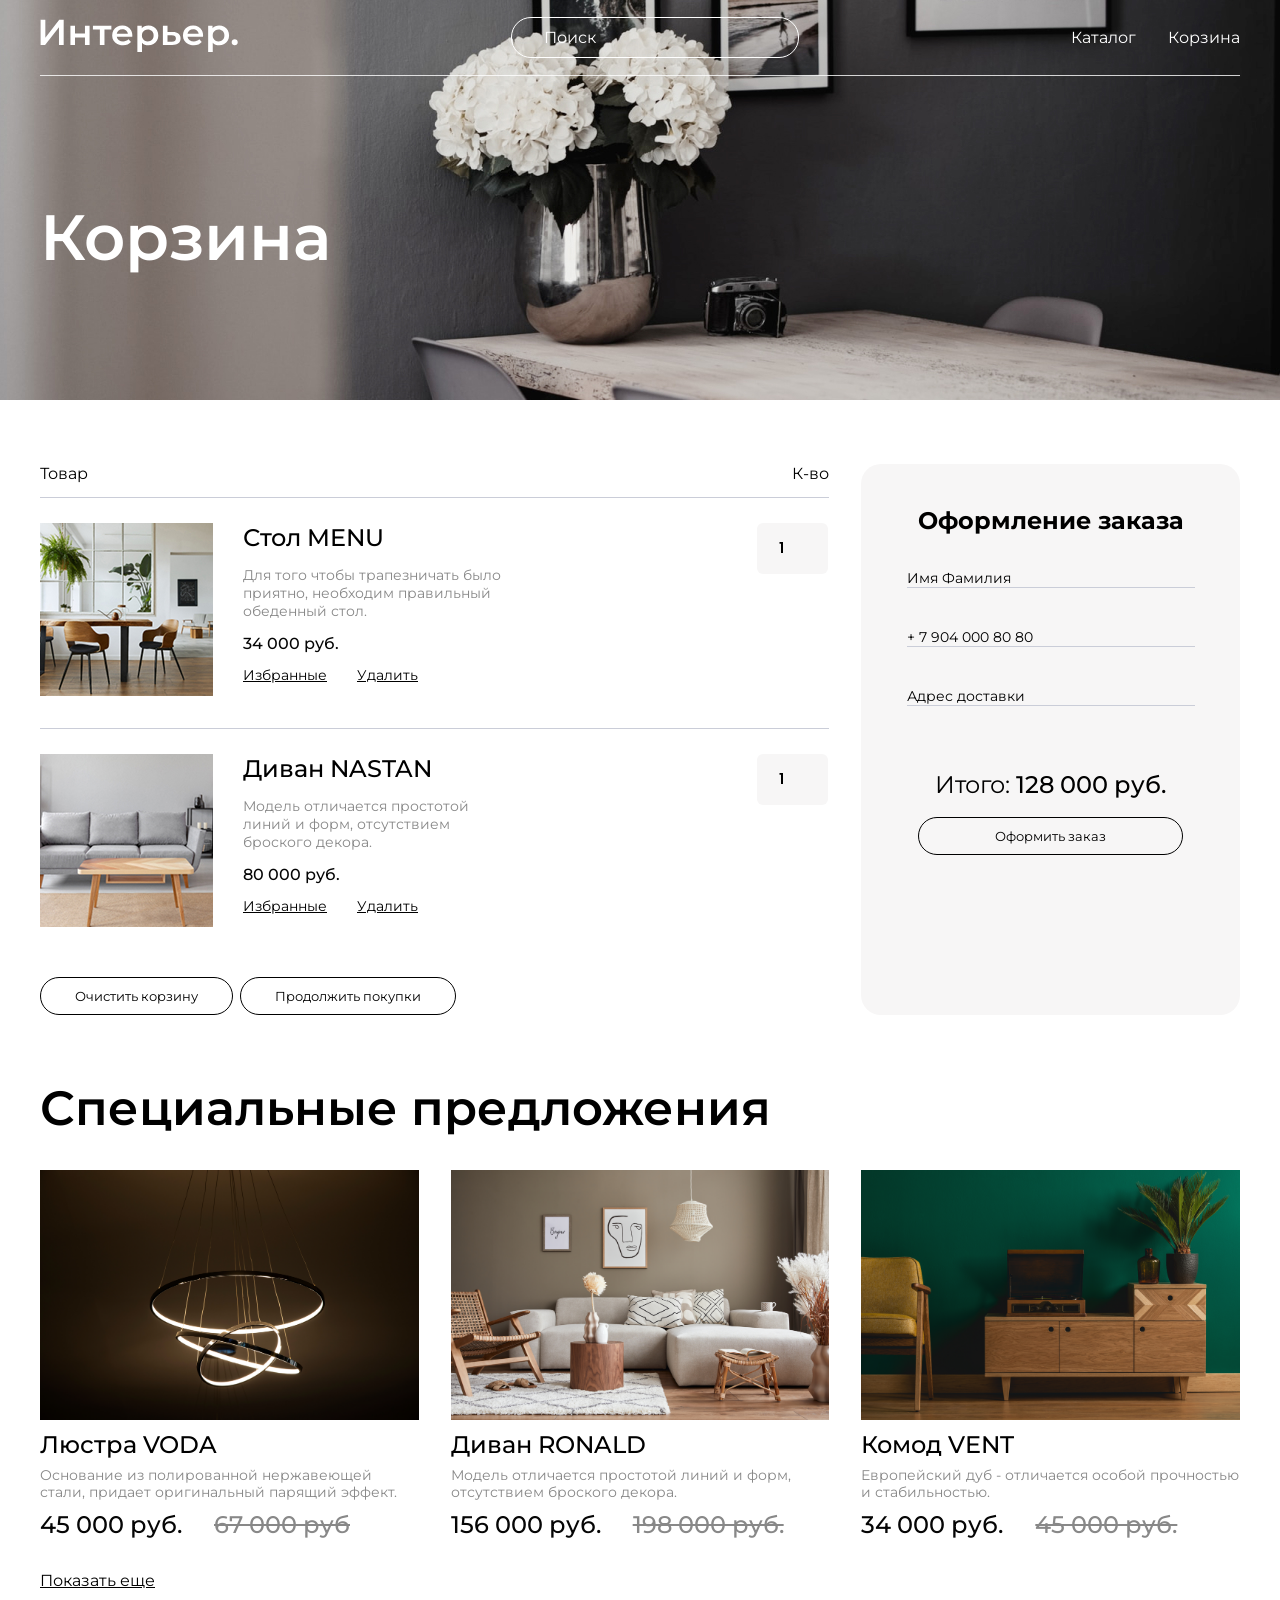
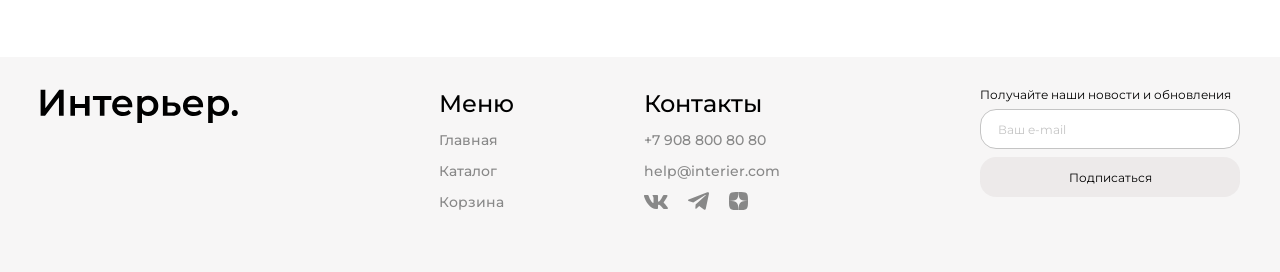
==== cart.html @ 568e3893 "Initial commit: furniture store layout" ====
<!DOCTYPE html>
<html lang="ru">

<head>
    <meta charset="UTF-8">
    <meta name="viewport" content="width=device-width, initial-scale=1.0">
    <title>Интернет-магазин-корзина</title>
    <link rel="preconnect" href="https://fonts.googleapis.com">
    <link rel="preconnect" href="https://fonts.gstatic.com" crossorigin>
    <link href="https://fonts.googleapis.com/css2?family=Montserrat:ital,wght@0,100..900;1,100..900&display=swap"
        rel="stylesheet">
    <link
        href="https://fonts.googleapis.com/css2?family=Poppins:ital,wght@0,100;0,200;0,300;0,400;0,500;0,600;0,700;0,800;0,900;1,100;1,200;1,300;1,400;1,500;1,600;1,700;1,800;1,900&display=swap"
        rel="stylesheet">
    <link rel="stylesheet" href="style.css">
</head>

<body>
    <section class="top top_cart">
        <header class="header center">
            <a class="logo" href="index.html"><img class="logo__img" src="./img/logo.svg" alt="Логотип"></a>
            <input placeholder="Поиск" class="header__input" type="text">
            <nav class="menu">
                <a class="menu__link" href="catalog.html">Каталог</a>
                <a class="menu__link" href="cart.html">Корзина</a>
            </nav>
            <nav class="menu-mob">
                <ul class="menu-mob__list">
                    <li class="menu-mob__item">
                        <a href="#" class="menu-mob__link">
                            <svg width="20" height="19" viewBox="0 0 20 19" fill="none" xmlns="http://www.w3.org/2000/svg">
<g clip-path="url(#clip0_310_614)">
<path d="M10.0996 1.11316C11.7347 1.06267 13.3279 1.63644 14.5547 2.71863C15.7816 3.80099 16.5504 5.31046 16.7041 6.93933C16.855 8.53827 16.3997 10.133 15.4346 11.4139L18.7686 14.7469C18.8513 14.8297 18.9171 14.9279 18.9619 15.036C19.0067 15.1442 19.0303 15.2607 19.0303 15.3778C19.0303 15.4949 19.0067 15.6114 18.9619 15.7196C18.9171 15.8277 18.8513 15.9259 18.7686 16.0087C18.6858 16.0914 18.5876 16.1572 18.4795 16.202C18.3713 16.2469 18.2548 16.2694 18.1377 16.2694C18.0206 16.2694 17.9041 16.2469 17.7959 16.202C17.6878 16.1572 17.5896 16.0914 17.5068 16.0087L14.1738 12.6747C12.893 13.6424 11.2967 14.0991 9.69629 13.9491C8.06622 13.7962 6.55573 13.0275 5.47266 11.7997C4.38959 10.5718 3.8155 8.97713 3.86719 7.3407C3.919 5.7041 4.59327 4.14806 5.75195 2.99109C6.90958 1.83516 8.46444 1.16376 10.0996 1.11316ZM10.3096 2.91882C9.08288 2.92382 7.90744 3.41275 7.04004 4.28015C6.17266 5.14755 5.68371 6.32302 5.67871 7.54968C5.67378 8.77628 6.15341 9.95557 7.01367 10.83C7.44407 11.2674 7.95698 11.6151 8.52246 11.8534C9.08812 12.0918 9.69574 12.2161 10.3096 12.2186C10.9232 12.2211 11.5312 12.1017 12.0986 11.868C12.6662 11.6343 13.1822 11.2903 13.6162 10.8563C14.0503 10.4223 14.3942 9.90633 14.6279 9.33875C14.8616 8.77131 14.981 8.16333 14.9785 7.54968C14.976 6.93585 14.8516 6.32824 14.6133 5.76257C14.375 5.19707 14.0273 4.68419 13.5898 4.25378C12.7154 3.3935 11.5362 2.91387 10.3096 2.91882Z" fill="white" stroke="white" stroke-width="0.2"/>
</g>
<defs>
<clipPath id="clip0_310_614">
<rect width="19" height="19" fill="white" transform="translate(0.800537)"/>
</clipPath>
</defs>
                            </svg>
                        </a>
                    </li>
                    <li class="menu-mob__item">
                        <a href="catalog.html" class="menu-mob__link">
                            <svg width="20" height="21" viewBox="0 0 20 21" fill="none" xmlns="http://www.w3.org/2000/svg">
<rect x="0.800537" y="0.900024" width="4.57143" height="4.57143" fill="white"/>
<rect x="0.800537" y="8.21436" width="4.57143" height="4.57143" fill="white"/>
<rect x="0.800537" y="15.5286" width="4.57143" height="4.57143" fill="white"/>
<rect x="8.11401" y="8.21436" width="4.57143" height="4.57143" fill="white"/>
<rect x="8.11401" y="15.5286" width="4.57143" height="4.57143" fill="white"/>
<rect x="8.11401" y="0.900024" width="4.57143" height="4.57143" fill="white"/>
<rect x="15.4285" y="8.21436" width="4.57143" height="4.57143" fill="white"/>
<rect x="15.4285" y="15.5286" width="4.57143" height="4.57143" fill="white"/>
<rect x="15.4285" y="0.900024" width="4.57143" height="4.57143" fill="white"/>
                            </svg>
                        </a>
                    </li>
                    <li class="menu-mob__item">
                        <a href="cart.html" class="menu-mob__link">
                            <svg width="25" height="25" viewBox="0 0 25 25" fill="none" xmlns="http://www.w3.org/2000/svg">
                            <path d="M14.5834 20.8333C15.1359 20.8333 15.6658 20.6138 16.0566 20.2231C16.4473 19.8324 16.6667 19.3025 16.6667 18.75C16.6667 18.1974 16.4473 17.6675 16.0566 17.2768C15.6658 16.8861 15.1359 16.6666 14.5834 16.6666C14.0309 16.6666 13.501 16.8861 13.1103 17.2768C12.7196 17.6675 12.5001 18.1974 12.5001 18.75C12.5001 19.3025 12.7196 19.8324 13.1103 20.2231C13.501 20.6138 14.0309 20.8333 14.5834 20.8333ZM7.29174 20.8333C7.84428 20.8333 8.37418 20.6138 8.76488 20.2231C9.15558 19.8324 9.37508 19.3025 9.37508 18.75C9.37508 18.1974 9.15558 17.6675 8.76488 17.2768C8.37418 16.8861 7.84428 16.6666 7.29174 16.6666C6.73921 16.6666 6.20931 16.8861 5.81861 17.2768C5.4279 17.6675 5.20841 18.1974 5.20841 18.75C5.20841 19.3025 5.4279 19.8324 5.81861 20.2231C6.20931 20.6138 6.73921 20.8333 7.29174 20.8333ZM20.873 6.16975C21.133 6.16136 21.3796 6.05217 21.5606 5.86525C21.7416 5.67834 21.8428 5.42836 21.8428 5.16819C21.8428 4.90801 21.7416 4.65804 21.5606 4.47112C21.3796 4.28421 21.133 4.17501 20.873 4.16663H19.674C18.7345 4.16663 17.922 4.81871 17.7178 5.73538L16.4126 11.6125C16.2084 12.5291 15.3959 13.1812 14.4563 13.1812H6.63133L5.12924 7.17079H14.8636C15.1212 7.15904 15.3644 7.04844 15.5425 6.86199C15.7206 6.67555 15.82 6.42761 15.82 6.16975C15.82 5.91189 15.7206 5.66395 15.5425 5.47751C15.3644 5.29106 15.1212 5.18046 14.8636 5.16871H5.12924C4.82473 5.16862 4.5242 5.23796 4.25051 5.37145C3.97682 5.50495 3.73716 5.69909 3.54976 5.93911C3.36236 6.17913 3.23215 6.45872 3.16903 6.75662C3.10591 7.05452 3.11154 7.36289 3.1855 7.65829L4.68758 13.6666C4.79586 14.1002 5.046 14.485 5.39821 14.7601C5.75042 15.0351 6.18447 15.1844 6.63133 15.1843H14.4563C15.368 15.1845 16.2524 14.8736 16.9636 14.3032C17.6748 13.7327 18.1701 12.9368 18.3678 12.0468L19.674 6.16975H20.873Z" fill="white"/>
                            </svg>
                        </a>
                    </li>
                </ul>
            </nav>
        </header>
        <div class="top__content center">
            <h1 class="top__heading top__heading_catalog">Корзина</h1>
        </div>
    </section>

    <section class="cart center">
        <div class="cart__content">
            <div class="cart__name-box">
                <p class="cart__name">Товар</p>
                <p class="cart__name">К-во</p>
            </div>
            <div class="cart__item">
                <div class="cart__left">
                    <img class="cart__img" src="./img/cart1.jpg" alt="Стол MENU">
                    <div class="cart__info">
                        <h4 class="cart__item-header">Стол MENU</h4>
                        <p class="cart__item-desc">Для того чтобы трапезничать было приятно, необходим правильный
                            обеденный стол.</p>
                        <p class="cart__item-price">34 000 руб.</p>
                        <div class="cart__link-box">
                            <a class="cart__link" href="#">Избранные</a>
                            <a class="cart__link" href="#">Удалить</a>
                        </div>
                    </div>
                </div>
                <input class="cart__item-qty" type="number" min="1" value="1">
            </div>
            <div class="cart__item">
                <div class="cart__left">
                    <img class="cart__img" src="./img/cart2.jpg" alt="Диван NASTAN">
                    <div class="cart__info">
                        <h4 class="cart__item-header">Диван NASTAN</h4>
                        <p class="cart__item-desc">Модель отличается простотой линий и форм, отсутствием броского
                            декора.</p>
                        <p class="cart__item-price">80 000 руб.</p>
                        <div class="cart__link-box">
                            <a class="cart__link" href="#">Избранные</a>
                            <a class="cart__link" href="#">Удалить</a>
                        </div>
                    </div>
                </div>
                <input class="cart__item-qty" type="number" min="1" value="1">
            </div>
            <div class="cart__button-box">
                <button class="cart__button cart__button_clear">Очистить корзину</button>
                <button class="cart__button cart__button_continue">Продолжить покупки</button>
            </div>
        </div>

        <div class="cart__form-box">
            <h2 class="cart__form-header">Оформление заказа</h2>
            <form class="cart__form" action="#">
                <input class="cart__form-input" type="text" name="name" id="name" placeholder="Имя Фамилия">
                <input class="cart__form-input" type="tel" name="tel" id="tel" placeholder="+ 7 904 000 80 80">
                <input class="cart__form-input" type="text" name="adress" id="adress" placeholder="Адрес доставки">
            </form>
            <p class="cart__total-line">Итого: <span class="cart__total">128 000 руб.</span></p>
            <button class="cart__button cart__button_order">Оформить заказ</button>
        </div>
    </section>

    <section class="product-box product-box_special center">
        <h2 class="product-box__heading">Специальные предложения</h2>
        <div class="product-content">
            <article class="product">
                <img class="product__img" src="./img/products/product-1.jpg" alt="Люстра VODA">
                <div class="product__actions">
                    <button class="product__action-btn product__action-btn_cart" aria-label="Добавить в корзину">
                        <svg class="product__icon" aria-hidden="true" width="24" height="24" viewBox="0 0 24 24" fill="none" xmlns="http://www.w3.org/2000/svg">
                        <g clip-path="url(#clip0_53373_651)">
                        <path d="M6.99998 8V6C6.99998 4.67392 7.06229 2.93768 7.99998 2C8.93766 1.06232 10.6739 1 12 1C13.3261 1 15.0623 1.06232 16 2C16.9377 2.93768 17 4.67392 17 6V8H20C20.2652 8 20.8124 7.81246 21 8C21.1875 8.18754 21 8.73478 21 9V21C21 21.2652 21.1875 21.8125 21 22C20.8124 22.1875 20.2652 22 20 22H3.99998C3.73476 22 3.18751 22.1875 2.99998 22C2.81244 21.8125 2.99998 21.2652 2.99998 21V9C2.99998 8.73478 2.81244 8.18754 2.99998 8C3.18751 7.81246 3.73476 8 3.99998 8H6.99998ZM6.99998 10H4.99998V20H19V10H17V12H15V10H8.99998V12H6.99998V10ZM8.99998 8H15V6C15 5.20435 14.5626 4.56261 14 4C13.4374 3.43739 12.7956 3 12 3C11.2043 3 10.5626 3.43739 9.99998 4C9.43737 4.56261 8.99998 5.20435 8.99998 6V8Z" fill="#C4C4C4"/>
                        </g>
                        <defs>
                        <clipPath id="clip0_53373_651">
                        <rect width="24" height="24" fill="white"/>
                        </clipPath>
                        </defs>
                        </svg>
                    </button>
                    <button class="product__action-btn product__action-btn_favorite" aria-label="Добавить в избранное">
                        <svg class="product__icon" aria-hidden="true" width="24" height="24" viewBox="0 0 24 24" fill="none" xmlns="http://www.w3.org/2000/svg">
                        <path d="M12 21C11.355 20.428 10.626 19.833 9.85502 19.2H9.84502C7.13002 16.98 4.05302 14.468 2.69402 11.458C2.24754 10.4998 2.01093 9.45715 2.00001 8.40003C1.99703 6.94951 2.57879 5.55901 3.61383 4.54279C4.64887 3.52657 6.04981 2.97042 7.50002 3.00003C8.68065 3.00189 9.83586 3.34311 10.828 3.98303C11.264 4.26599 11.6584 4.60828 12 5.00003C12.3435 4.60982 12.7381 4.26773 13.173 3.98303C14.1648 3.34298 15.3197 3.00174 16.5 3.00003C17.9502 2.97042 19.3512 3.52657 20.3862 4.54279C21.4213 5.55901 22.003 6.94951 22 8.40003C21.9898 9.45884 21.7532 10.5032 21.306 11.463C19.947 14.473 16.871 16.984 14.156 19.2L14.146 19.208C13.374 19.837 12.646 20.432 12.001 21.008L12 21ZM7.50002 5.00003C6.56853 4.98837 5.67009 5.34487 5.00002 5.99203C4.35441 6.62619 3.99358 7.49507 3.99994 8.40003C4.01135 9.17053 4.18585 9.92988 4.51202 10.628C5.15353 11.9267 6.01913 13.1021 7.06902 14.1C8.06002 15.1 9.20002 16.068 10.186 16.882C10.459 17.107 10.737 17.334 11.015 17.561L11.19 17.704C11.457 17.922 11.733 18.148 12 18.37L12.013 18.358L12.019 18.353H12.025L12.034 18.346H12.039H12.044L12.062 18.331L12.103 18.298L12.11 18.292L12.121 18.284H12.127L12.136 18.276L12.8 17.731L12.974 17.588C13.255 17.359 13.533 17.132 13.806 16.907C14.792 16.093 15.933 15.126 16.924 14.121C17.9741 13.1236 18.8397 11.9485 19.481 10.65C19.8131 9.94583 19.9901 9.17853 20.0001 8.40003C20.0042 7.49786 19.6435 6.63232 19 6.00003C18.3312 5.34995 17.4326 4.99051 16.5 5.00003C15.3619 4.99035 14.274 5.46739 13.51 6.31103L12 8.05103L10.49 6.31103C9.72609 5.46739 8.6381 4.99035 7.50002 5.00003Z" fill="#C4C4C4"/>
                        </svg>
                    </button>
                </div>
                <h3 class="product__heading">Люстра VODA</h3>
                <p class="product__desc">Основание из полированной нержавеющей стали, придает оригинальный парящий
                    эффект.</p>
                <div class="product__price-box">
                    <p class="product__price">45 000 руб.</p>
                    <p class="product__price product__price_old">67 000 руб</p>
                </div>
            </article>
            <article class="product">
                <img class="product__img" src="./img/products/product-2.jpg" alt="Диван RONALD">
                <div class="product__actions">
                    <button class="product__action-btn product__action-btn_cart" aria-label="Добавить в корзину">
                        <svg class="product__icon" aria-hidden="true" width="24" height="24" viewBox="0 0 24 24" fill="none" xmlns="http://www.w3.org/2000/svg">
                        <g clip-path="url(#clip0_53373_6512)">
                        <path d="M6.99998 8V6C6.99998 4.67392 7.06229 2.93768 7.99998 2C8.93766 1.06232 10.6739 1 12 1C13.3261 1 15.0623 1.06232 16 2C16.9377 2.93768 17 4.67392 17 6V8H20C20.2652 8 20.8124 7.81246 21 8C21.1875 8.18754 21 8.73478 21 9V21C21 21.2652 21.1875 21.8125 21 22C20.8124 22.1875 20.2652 22 20 22H3.99998C3.73476 22 3.18751 22.1875 2.99998 22C2.81244 21.8125 2.99998 21.2652 2.99998 21V9C2.99998 8.73478 2.81244 8.18754 2.99998 8C3.18751 7.81246 3.73476 8 3.99998 8H6.99998ZM6.99998 10H4.99998V20H19V10H17V12H15V10H8.99998V12H6.99998V10ZM8.99998 8H15V6C15 5.20435 14.5626 4.56261 14 4C13.4374 3.43739 12.7956 3 12 3C11.2043 3 10.5626 3.43739 9.99998 4C9.43737 4.56261 8.99998 5.20435 8.99998 6V8Z" fill="#C4C4C4"/>
                        </g>
                        <defs>
                        <clipPath id="clip0_53373_6512">
                        <rect width="24" height="24" fill="white"/>
                        </clipPath>
                        </defs>
                        </svg>
                    </button>
                    <button class="product__action-btn product__action-btn_favorite" aria-label="Добавить в избранное">
                        <svg class="product__icon" aria-hidden="true" width="24" height="24" viewBox="0 0 24 24" fill="none" xmlns="http://www.w3.org/2000/svg">
                        <path d="M12 21C11.355 20.428 10.626 19.833 9.85502 19.2H9.84502C7.13002 16.98 4.05302 14.468 2.69402 11.458C2.24754 10.4998 2.01093 9.45715 2.00001 8.40003C1.99703 6.94951 2.57879 5.55901 3.61383 4.54279C4.64887 3.52657 6.04981 2.97042 7.50002 3.00003C8.68065 3.00189 9.83586 3.34311 10.828 3.98303C11.264 4.26599 11.6584 4.60828 12 5.00003C12.3435 4.60982 12.7381 4.26773 13.173 3.98303C14.1648 3.34298 15.3197 3.00174 16.5 3.00003C17.9502 2.97042 19.3512 3.52657 20.3862 4.54279C21.4213 5.55901 22.003 6.94951 22 8.40003C21.9898 9.45884 21.7532 10.5032 21.306 11.463C19.947 14.473 16.871 16.984 14.156 19.2L14.146 19.208C13.374 19.837 12.646 20.432 12.001 21.008L12 21ZM7.50002 5.00003C6.56853 4.98837 5.67009 5.34487 5.00002 5.99203C4.35441 6.62619 3.99358 7.49507 3.99994 8.40003C4.01135 9.17053 4.18585 9.92988 4.51202 10.628C5.15353 11.9267 6.01913 13.1021 7.06902 14.1C8.06002 15.1 9.20002 16.068 10.186 16.882C10.459 17.107 10.737 17.334 11.015 17.561L11.19 17.704C11.457 17.922 11.733 18.148 12 18.37L12.013 18.358L12.019 18.353H12.025L12.034 18.346H12.039H12.044L12.062 18.331L12.103 18.298L12.11 18.292L12.121 18.284H12.127L12.136 18.276L12.8 17.731L12.974 17.588C13.255 17.359 13.533 17.132 13.806 16.907C14.792 16.093 15.933 15.126 16.924 14.121C17.9741 13.1236 18.8397 11.9485 19.481 10.65C19.8131 9.94583 19.9901 9.17853 20.0001 8.40003C20.0042 7.49786 19.6435 6.63232 19 6.00003C18.3312 5.34995 17.4326 4.99051 16.5 5.00003C15.3619 4.99035 14.274 5.46739 13.51 6.31103L12 8.05103L10.49 6.31103C9.72609 5.46739 8.6381 4.99035 7.50002 5.00003Z" fill="#C4C4C4"/>
                        </svg>
                    </button>
                </div>
                <h3 class="product__heading">Диван RONALD</h3>
                <p class="product__desc">Модель отличается простотой линий и форм, отсутствием броского декора.</p>
                <div class="product__price-box">
                    <p class="product__price">156 000 руб.</p>
                    <p class="product__price product__price_old">198 000 руб.</p>
                </div>
            </article>
            <article class="product">
                <img class="product__img" src="./img/products/product-3.jpg" alt="Комод VENT">
                <div class="product__actions">
                    <button class="product__action-btn product__action-btn_cart" aria-label="Добавить в корзину">
                        <svg class="product__icon" aria-hidden="true" width="24" height="24" viewBox="0 0 24 24" fill="none" xmlns="http://www.w3.org/2000/svg">
                        <g clip-path="url(#clip0_53373_6513)">
                        <path d="M6.99998 8V6C6.99998 4.67392 7.06229 2.93768 7.99998 2C8.93766 1.06232 10.6739 1 12 1C13.3261 1 15.0623 1.06232 16 2C16.9377 2.93768 17 4.67392 17 6V8H20C20.2652 8 20.8124 7.81246 21 8C21.1875 8.18754 21 8.73478 21 9V21C21 21.2652 21.1875 21.8125 21 22C20.8124 22.1875 20.2652 22 20 22H3.99998C3.73476 22 3.18751 22.1875 2.99998 22C2.81244 21.8125 2.99998 21.2652 2.99998 21V9C2.99998 8.73478 2.81244 8.18754 2.99998 8C3.18751 7.81246 3.73476 8 3.99998 8H6.99998ZM6.99998 10H4.99998V20H19V10H17V12H15V10H8.99998V12H6.99998V10ZM8.99998 8H15V6C15 5.20435 14.5626 4.56261 14 4C13.4374 3.43739 12.7956 3 12 3C11.2043 3 10.5626 3.43739 9.99998 4C9.43737 4.56261 8.99998 5.20435 8.99998 6V8Z" fill="#C4C4C4"/>
                        </g>
                        <defs>
                        <clipPath id="clip0_53373_6513">
                        <rect width="24" height="24" fill="white"/>
                        </clipPath>
                        </defs>
                        </svg>
                    </button>
                    <button class="product__action-btn product__action-btn_favorite" aria-label="Добавить в избранное">
                        <svg class="product__icon" aria-hidden="true" width="24" height="24" viewBox="0 0 24 24" fill="none" xmlns="http://www.w3.org/2000/svg">
                        <path d="M12 21C11.355 20.428 10.626 19.833 9.85502 19.2H9.84502C7.13002 16.98 4.05302 14.468 2.69402 11.458C2.24754 10.4998 2.01093 9.45715 2.00001 8.40003C1.99703 6.94951 2.57879 5.55901 3.61383 4.54279C4.64887 3.52657 6.04981 2.97042 7.50002 3.00003C8.68065 3.00189 9.83586 3.34311 10.828 3.98303C11.264 4.26599 11.6584 4.60828 12 5.00003C12.3435 4.60982 12.7381 4.26773 13.173 3.98303C14.1648 3.34298 15.3197 3.00174 16.5 3.00003C17.9502 2.97042 19.3512 3.52657 20.3862 4.54279C21.4213 5.55901 22.003 6.94951 22 8.40003C21.9898 9.45884 21.7532 10.5032 21.306 11.463C19.947 14.473 16.871 16.984 14.156 19.2L14.146 19.208C13.374 19.837 12.646 20.432 12.001 21.008L12 21ZM7.50002 5.00003C6.56853 4.98837 5.67009 5.34487 5.00002 5.99203C4.35441 6.62619 3.99358 7.49507 3.99994 8.40003C4.01135 9.17053 4.18585 9.92988 4.51202 10.628C5.15353 11.9267 6.01913 13.1021 7.06902 14.1C8.06002 15.1 9.20002 16.068 10.186 16.882C10.459 17.107 10.737 17.334 11.015 17.561L11.19 17.704C11.457 17.922 11.733 18.148 12 18.37L12.013 18.358L12.019 18.353H12.025L12.034 18.346H12.039H12.044L12.062 18.331L12.103 18.298L12.11 18.292L12.121 18.284H12.127L12.136 18.276L12.8 17.731L12.974 17.588C13.255 17.359 13.533 17.132 13.806 16.907C14.792 16.093 15.933 15.126 16.924 14.121C17.9741 13.1236 18.8397 11.9485 19.481 10.65C19.8131 9.94583 19.9901 9.17853 20.0001 8.40003C20.0042 7.49786 19.6435 6.63232 19 6.00003C18.3312 5.34995 17.4326 4.99051 16.5 5.00003C15.3619 4.99035 14.274 5.46739 13.51 6.31103L12 8.05103L10.49 6.31103C9.72609 5.46739 8.6381 4.99035 7.50002 5.00003Z" fill="#C4C4C4"/>
                        </svg>
                    </button>
                </div>
                <h3 class="product__heading">Комод VENT</h3>
                <p class="product__desc">Европейский дуб - отличается особой прочностью и стабильностью.</p>
                <div class="product__price-box">
                    <p class="product__price">34 000 руб.</p>
                    <p class="product__price product__price_old">45 000 руб.</p>
                </div>
            </article>
        </div>
        <a class="link-box" href="catalog.html">Показать еще</a>
    </section>


    <footer class="footer">
        <div class="footer-conteiner center">
            <a href="index.html" class="footer__logo logo"><img class="logo__img" src="./img/Интерьер..svg" alt="logo"></a>
            <div class="footer__info">
                <div class="footer__item footer__item_menu-block">
                    <h4 class="footer__heading footer__heading_menu">Меню</h4>
                    <nav class="footer__menu">
                        <ul class="footer__menu-list">
                            <li class="footer__menu-item"><a class="footer__link" href="index.html">Главная</a></li>
                            <li class="footer__menu-item"><a class="footer__link" href="catalog.html">Каталог</a></li>
                            <li class="footer__menu-item"><a class="footer__link" href="cart.html">Корзина</a></li>
                        </ul>
                    </nav>
                </div>
                <div class="footer__item footer__item_contacts">
                    <h4 class="footer__heading">Контакты</h4>
                    <ul class="footer__contacts-list">
                        <li class="footer__contacts-item"><a class="footer__link" href="">+7 908 800 80 80</a></li>
                        <li class="footer__contacts-item"><a class="footer__link" href="">help@interier.com</a></li>
                        <li class="footer__contacts-item">
                            <div class="footer__icons">
                                <a class="footer__icon-link" href="">
                                    <!-- <img class="footer__icon-img" src="./img/vk.svg" alt="Логотип ВК"> -->
                                    <svg class="footer__icon-img" width="24" height="14" viewBox="0 0 24 14" fill="none"
                                        xmlns="http://www.w3.org/2000/svg">
                                        <path fill-rule="evenodd" clip-rule="evenodd"
                                            d="M23.45 0.948C23.616 0.402 23.45 0 22.655 0H20.03C19.362 0 19.054 0.347 18.887 0.73C18.887 0.73 17.552 3.926 15.661 6.002C15.049 6.604 14.771 6.795 14.437 6.795C14.27 6.795 14.019 6.604 14.019 6.057V0.948C14.019 0.292 13.835 0 13.279 0H9.151C8.734 0 8.483 0.304 8.483 0.593C8.483 1.214 9.429 1.358 9.526 3.106V6.904C9.526 7.737 9.373 7.888 9.039 7.888C8.149 7.888 5.984 4.677 4.699 1.003C4.45 0.288 4.198 0 3.527 0H0.9C0.15 0 0 0.347 0 0.73C0 1.412 0.89 4.8 4.145 9.281C6.315 12.341 9.37 14 12.153 14C13.822 14 14.028 13.632 14.028 12.997V10.684C14.028 9.947 14.186 9.8 14.715 9.8C15.105 9.8 15.772 9.992 17.33 11.467C19.11 13.216 19.403 14 20.405 14H23.03C23.78 14 24.156 13.632 23.94 12.904C23.702 12.18 22.852 11.129 21.725 9.882C21.113 9.172 20.195 8.407 19.916 8.024C19.527 7.533 19.638 7.314 19.916 6.877C19.916 6.877 23.116 2.451 23.449 0.948H23.45Z"
                                            fill="#888888" />
                                    </svg>
                                </a>
                                <a class="footer__icon-link" href="">
                                    <!-- <img class="footer__icon-img" src="./img/telegram.svg" alt="Логотип Телеграм"> -->
                                    <svg class="footer__icon-img" width="21" height="18" viewBox="0 0 21 18" fill="none"
                                        xmlns="http://www.w3.org/2000/svg">
                                        <path
                                            d="M19.2957 0.363004L0.690684 7.57461C-0.0580144 7.91045 -0.311245 8.58298 0.509724 8.94798L5.28271 10.4727L16.8232 3.30353C17.4533 2.85347 18.0984 2.97348 17.5433 3.46858L7.63159 12.4893L7.32024 16.3069C7.60862 16.8964 8.13666 16.8991 8.47348 16.6061L11.2157 13.998L15.9122 17.533C17.003 18.1821 17.5965 17.7632 17.8312 16.5735L20.9117 1.91163C21.2315 0.447168 20.6861 -0.19809 19.2957 0.363004Z"
                                            fill="#888888" />
                                    </svg>
                                </a>
                                <a class="footer__icon-link" href="">
                                    <!-- <img class="footer__icon-img" src="./img/dzen.svg" alt="Логотип Дзен"> -->
                                    <svg class="footer__icon-img" width="19" height="18" viewBox="0 0 19 18" fill="none"
                                        xmlns="http://www.w3.org/2000/svg">
                                        <path
                                            d="M11.3326 10.7357C9.83979 12.195 9.73122 14.0143 9.60229 18C13.5244 18 16.2319 17.9871 17.6298 16.7014C18.9869 15.3771 19.0005 12.69 19.0005 9.09643C14.7934 9.225 12.873 9.32143 11.3326 10.7357ZM0.00050354 9.09643C0.00050354 12.69 0.014075 15.3771 1.37122 16.7014C2.76907 17.9871 5.47657 18 9.39872 18C9.263 14.0143 9.16122 12.195 7.66836 10.7357C6.128 9.32143 4.20765 9.21857 0.00050354 9.09643ZM9.39872 0C5.48336 0 2.76907 0.0128571 1.37122 1.29857C0.014075 2.62286 0.00050354 5.31 0.00050354 8.90357C4.20765 8.775 6.128 8.67857 7.66836 7.26429C9.16122 5.805 9.26979 3.98571 9.39872 0ZM11.3326 7.26429C9.83979 5.805 9.73122 3.98571 9.60229 0C13.5244 0 16.2319 0.0128571 17.6298 1.29857C18.9869 2.62286 19.0005 5.31 19.0005 8.90357C14.7934 8.775 12.873 8.67857 11.3326 7.26429Z"
                                            fill="#888888" />
                                    </svg>
                                </a>
                            </div>
                        </li>
                    </ul>
                </div>
            </div>

            <form action="#" class="footer__form">
                <p class="footer__form-text">Получайте наши новости и обновления</p>
                <input class="footer__form-input" placeholder="Ваш e-mail" type="email">
                <button class="footer__form-button">Подписаться</button>
            </form>
        </div>
    </footer>
</body>

</html>
---- style.css ----
@charset "UTF-8";
/* css file here */
* {
  margin: 0;
  padding: 0;
  box-sizing: border-box;
}

body {
  font-family: "Montserrat", sans-serif;
  font-size: 16px;
  font-weight: normal;
}

a,
input,
button,
select {
  font-family: "Montserrat", sans-serif;
}

a {
  text-decoration: none;
}

.center {
  width: 100%;
  max-width: 1200px;
  margin: 0 auto;
  box-sizing: border-box;
}

.top {
  min-height: 735px;
  background-image: url("./img/herobg.jpg");
  background-repeat: no-repeat;
  background-position: center;
  background-size: cover;
}
.top__heading {
  font-weight: 600;
  font-size: 64px;
  line-height: 70px;
  color: #ffffff;
  margin-top: 64px;
  margin-bottom: 16px;
}
.top__slogan {
  font-size: 24px;
  line-height: 32px;
  color: #ffffff;
  font-weight: 400;
  margin-bottom: 16px;
}
.top__link {
  font-size: 16px;
  line-height: 24px;
  color: #ffffff;
  font-weight: 400;
  text-decoration-line: underline;
  transition: all 0.4s;
}
.top__link:hover {
  text-decoration: none;
}

.header {
  min-height: 76px;
  display: flex;
  flex-wrap: wrap;
  justify-content: space-between;
  align-items: center;
  border-bottom: 0.5px solid hsla(0, 0%, 100%, 0.8);
}
.header__input {
  width: 288px;
  height: 41px;
  box-sizing: border-box;
  border: 1px solid #ffffff;
  border-radius: 20px;
  background-color: transparent;
  outline: none;
  color: #ffffff;
  font-size: 16px;
  font-weight: 400;
  line-height: 100%;
  text-align: left;
  padding-left: 32px;
  padding-right: 32px;
  box-sizing: border-box;
}
.header__input::-moz-placeholder {
  color: #ffffff;
}
.header__input::placeholder {
  color: #ffffff;
}

.logo__img {
  width: 198px;
}

.menu {
  display: flex;
  gap: 32px;
}
.menu__link {
  font-size: 16px;
  color: #ffffff;
  font-weight: 400;
  line-height: 100%;
  transition: all 0.4s;
}
.menu__link:hover {
  text-decoration: underline;
}
.menu-mob {
  display: none;
}

.for {
  padding-top: 64px;
}
.for__heading {
  color: #000000;
  font-size: 48px;
  font-weight: 600;
  line-height: 100%;
  margin-bottom: 32px;
}
.for__content {
  display: grid;
  gap: 32px;
  grid-template-columns: repeat(12, 1fr);
  grid-template-rows: 1fr 1fr;
}
.for__item {
  min-height: 415px;
  grid-column: span 4;
  display: flex;
  justify-content: center;
  align-items: center;
  background-size: cover;
  background-repeat: no-repeat;
}
.for__item_big {
  grid-column: span 6;
}
.for__item_1 {
  background-image: url("./img/rest.jpg");
}
.for__item_2 {
  background-image: url("./img/work.jpg");
}
.for__item_3 {
  background-image: url("./img/kitchen.jpg");
}
.for__item_4 {
  background-image: url("./img/nursary.jpg");
}
.for__item_5 {
  background-image: url("./img/bathroom.jpg");
}
.for__link {
  font-size: 34px;
  font-weight: 600;
  color: #ffffff;
}

.product-box_special {
  padding-top: 64px;
  margin-bottom: 64px;
}

.product-content {
  display: grid;
  -moz-column-gap: 32px;
       column-gap: 32px;
  row-gap: 48px;
  grid-template-columns: repeat(auto-fit, minmax(340px, 1fr));
  padding-top: 32px;
}

.product-box__heading {
  font-weight: 600;
  font-size: 48px;
  line-height: 59px;
  color: #000000;
}

.product-box_catalog {
  margin-top: 64px;
  padding-bottom: 64px;
}

.product {
  display: flex;
  flex-direction: column;
  position: relative;
}
.product__img {
  width: 100%;
  height: 250px;
  -o-object-fit: cover;
     object-fit: cover;
  margin-bottom: 10px;
}
.product__actions {
  position: absolute;
  top: 10px;
  right: 10px;
  display: flex;
  flex-wrap: wrap;
  gap: 21px;
  opacity: 0;
  transition: opacity 0.3s ease;
}
.product__action-btn {
  background: transparent;
  border: none;
  cursor: pointer;
}
.product__heading {
  font-weight: 500;
  font-size: 24px;
  line-height: 29px;
  color: #000000;
  margin-bottom: 8px;
}
.product__desc {
  font-size: 14px;
  line-height: 17px;
  color: #888888;
  font-weight: 400;
  margin-bottom: 12px;
}
.product__price-box {
  display: flex;
  flex-wrap: wrap;
  gap: 32px;
}
.product__price {
  font-weight: 500;
  font-size: 24px;
  line-height: 100%;
  color: #050505;
}
.product__price_old {
  text-decoration-line: line-through;
  color: #888888;
}
.product:hover .product__actions {
  opacity: 1;
}

.link-box {
  display: inline-block;
  color: #000000;
  font-size: 16px;
  font-weight: 400;
  line-height: 24px;
  text-decoration-line: underline;
  margin-top: 32px;
  transition: all 0.4s;
}
.link-box:hover {
  color: #888888;
  text-decoration: none;
}

.footer {
  background: #f7f6f6;
}
.footer-conteiner {
  padding-top: 32px;
  padding-bottom: 58px;
  display: flex;
  justify-content: space-between;
  flex-wrap: wrap;
}
.footer__img {
  width: 198px;
}
.footer__info {
  display: flex;
  gap: 130px;
}
.footer__item {
  display: flex;
  flex-direction: column;
  gap: 12px;
}
.footer__heading {
  font-weight: 500;
  font-size: 24px;
  line-height: 29px;
  color: #000000;
}

.footer__menu-list,
.footer__contacts-list {
  list-style: none;
  display: flex;
  flex-direction: column;
  gap: 12px;
}

.footer__icons {
  display: flex;
  flex-wrap: wrap;
  align-items: center;
  gap: 20px;
}

.footer__link {
  font-weight: 500;
  font-size: 14px;
  line-height: 17px;
  color: #888888;
  text-decoration: none;
  transition: all 0.4s;
}
.footer__link:hover {
  text-decoration: underline;
}

.footer__icon-img > path {
  transition: all 0.4s;
}

.footer__icon-img > path:hover {
  fill: #000000;
}

.footer__form {
  display: flex;
  flex-direction: column;
  gap: 8px;
}

.footer__form-text {
  font-size: 12px;
  line-height: 100%;
  color: #000000;
  font-weight: 400;
}

.footer__form-input {
  height: 40px;
  width: 260px;
  background: #ffffff;
  border: 1px solid #c4c4c4;
  box-sizing: border-box;
  border-radius: 16px;
  padding-left: 17px;
  padding-right: 17px;
  font-size: 12px;
  color: #c4c4c4;
  outline: none;
}

.footer__form-input::-moz-placeholder {
  color: #c4c4c4;
  font-size: 12px;
}

.footer__form-input::placeholder {
  color: #c4c4c4;
  font-size: 12px;
}

.footer__form-button {
  background: rgba(222, 215, 215, 0.4117647059);
  border: none;
  box-sizing: border-box;
  border-radius: 16px;
  width: 260px;
  height: 40px;
  font-size: 12px;
  color: #000000;
  transition: all 0.2s;
}

.footer__form-button:hover {
  background: #000000;
  color: #ffffff;
}

/*_______________________________________________*/
/*_______________________________________________*/
/*_________________Стили_для_каталога____________*/
/*_______________________________________________*/
/*_______________________________________________*/
.main_catalog {
  padding-top: 64px;
  padding-bottom: 64px;
}

.top_catalog {
  min-height: 400px;
  background-image: url("./img/catalogbg.jpg");
  background-repeat: no-repeat;
  background-position: center;
  background-size: cover;
}

.top__heading_catalog {
  margin-top: 126px;
  margin-bottom: 0;
}

.controls-bar {
  display: flex;
  gap: 14px;
  justify-content: space-between;
  flex-wrap: nowrap;
  padding-bottom: 4px;
}

.breadscramb {
  display: flex;
  align-items: center;
}

.breadscramb-list {
  display: flex;
  align-items: center;
  flex-wrap: wrap;
  gap: 10px;
  list-style: none;
}

.breadscramb .breadscramb__item:not(:last-child)::after {
  padding-left: 10px;
  content: "/";
}

.breadscramb__link {
  color: #000000;
  font-weight: 400;
  font-size: 16px;
  line-height: 32px;
  text-decoration: none;
  transition: all 0.4s;
}
.breadscramb__link:hover {
  text-decoration: underline;
}

.filters-bar {
  display: flex;
  gap: 10px;
  flex-wrap: wrap;
}

.filters-bar__open {
  position: relative;
  margin: 0;
  padding: 0;
  border: none;
  background: none;
  color: inherit;
  font: inherit;
  line-height: inherit;
  text-align: inherit;
  cursor: pointer;
}

.filters-bar__open-button {
  display: block;
  font-weight: 500;
  font-size: 16px;
  background-color: #fff;
  padding-left: 22px;
  padding-right: 22px;
  padding-top: 10px;
  padding-bottom: 10px;
  border: 1px solid #C4C4C4;
  box-sizing: border-box;
  border-radius: 20px;
  cursor: pointer;
  transition: all 0.4s;
}
.filters-bar__open-button::after {
  padding-left: 12px;
  content: url("./img/filters_arrow.svg");
}
.filters-bar__open-button:hover {
  border: 1px solid #000;
}

.filters {
  position: absolute;
  z-index: 10;
  right: 0;
  top: 50px;
  background-color: #fff;
  box-shadow: 0px 4px 67px -12px rgba(0, 0, 0, 0.32);
  padding: 40px 48px 40px 48px;
  display: grid;
  grid-template-columns: repeat(2, 1fr);
  -moz-column-gap: 65px;
       column-gap: 65px;
  row-gap: 36px;
}
.filters__left {
  grid-column: span 1;
}
.filters__right {
  grid-column: span 1;
}
.filters__submit-button {
  grid-column: span 2;
  justify-self: end;
  font-weight: 400;
  font-size: 16px;
  padding: 10px 46px;
  box-sizing: border-box;
  border: 1px solid #040404;
  border-radius: 20px;
  transition: all 0.4s;
}
.filters__submit-button:hover {
  background-color: #000000;
  color: #fff;
}
.filters__group {
  display: flex;
  flex-direction: column;
  gap: 14px;
  border: none;
  min-width: 190px;
  margin-bottom: 32px;
}
.filters__title {
  font-weight: 500;
  font-size: 16px;
  color: #050505;
  margin-bottom: 15px;
}

.radio {
  position: relative;
  padding-left: 29px;
  cursor: pointer;
}
.radio__input {
  display: none;
}
.radio__label-line {
  font-size: 14px;
  font-weight: 400;
}
.radio__label-line::before {
  content: "";
  position: absolute;
  left: 0;
  top: 50%;
  transform: translateY(-50%);
  width: 15px;
  height: 15px;
  box-sizing: border-box;
  border: 1px solid #000000;
  border-radius: 50%;
}
.radio__input:checked + .radio__label-line::after {
  content: url("./img/radio.svg");
  position: absolute;
  left: 3.5px;
  top: 50%;
  transform: translateY(-60%);
}

.range {
  position: relative;
  display: flex;
  flex-wrap: wrap;
  flex-direction: column;
  gap: 14px;
}
.range__values {
  font-weight: 400;
  font-size: 14px;
  margin-bottom: 6px;
}
.range__input {
  -webkit-appearance: none; /* Safari, Chrome */
  -moz-appearance: none;
  appearance: none;
  width: 100%;
}
.range__input::-webkit-slider-runnable-track {
  height: 1px;
  background-color: #000000;
}
.range__input_second {
  position: absolute;
  left: 0;
  bottom: 0;
}
.range__input::-webkit-slider-thumb {
  -webkit-appearance: none;
  width: 8px;
  height: 8px;
  background: #000000;
  border-radius: 50%;
  margin-top: -3.5px;
  cursor: pointer;
}

.color-picker {
  list-style-type: none;
  display: flex;
  flex-wrap: wrap;
  gap: 14px;
}
.color-picker__input {
  display: none;
}
.color-picker__label {
  position: relative;
  cursor: pointer;
  width: 15px;
  height: 15px;
}
.color-picker__label::before {
  content: "";
  display: block;
  left: 0;
  width: 15px;
  height: 15px;
  border: 1px solid #888888;
  box-sizing: border-box;
  background-color: transparent;
}
.color-picker__label_black::before {
  border: none;
  background-color: black;
}
.color-picker__label_grey::before {
  border: none;
  background-color: #737373;
}
.color-picker__label_red::before {
  border: none;
  background-color: #FF0000;
}
.color-picker__label_orange::before {
  border: none;
  background-color: #FF7A41;
}
.color-picker__label_yellow::before {
  border: none;
  background-color: #F2CB01;
}
.color-picker__label_green::before {
  border: none;
  background-color: #00BF2A;
}
.color-picker__label_aquamarine::before {
  border: none;
  background-color: #1CCC97;
}
.color-picker__label_lightblue::before {
  border: none;
  background-color: #009FE3;
}
.color-picker__label_blue::before {
  border: none;
  background-color: #000AF8;
}
.color-picker__label_purple::before {
  border: none;
  background-color: #6710D6;
}
.color-picker__label_darklilac::before {
  border: none;
  background-color: #9D0DB5;
}
.color-picker__label_lilac::before {
  border: none;
  background-color: #D89AFF;
}
.color-picker__label_pink::before {
  border: none;
  background-color: #FF65A6;
}
.color-picker__label:has(.color-picker__input:checked)::after {
  content: url("./img/radio.svg");
  position: absolute;
  left: 3.5px;
  transform: translateY(-100%);
}
.color-picker__label_black:has(.color-picker__input:checked)::after {
  content: url("./img/radio-white.svg");
}
.color-picker__label:has(.color-picker__input:checked)::before {
  border: 1px solid #000000;
}

.checkbox-list {
  list-style-type: none;
  display: flex;
  flex-direction: column;
  flex-wrap: wrap;
  gap: 14px;
}

.checkbox {
  position: relative;
  display: flex;
  align-items: center;
  cursor: pointer;
}
.checkbox__input {
  position: absolute;
  opacity: 0;
  pointer-events: none;
}
.checkbox__text {
  position: relative;
  padding-left: 29px;
  font-size: 14px;
}
.checkbox__text::before {
  content: "";
  position: absolute;
  left: 0;
  top: 50%;
  transform: translateY(-50%);
  width: 15px;
  height: 15px;
  border: 1px solid #888888;
  background: #fff;
  box-sizing: border-box;
}
.checkbox__input:checked + .checkbox__text::after {
  content: url("./img/radio.svg");
  position: absolute;
  left: 3.5px;
  top: 50%;
  transform: translateY(-60%);
}
.checkbox__input:checked + .checkbox__text::before {
  border: 1px solid #000000;
}

.filters-bar__sort {
  box-sizing: border-box;
  font-weight: 400;
  font-size: 16px;
  background-color: #fff;
  padding-left: 22px;
  padding-right: 47px;
  padding-top: 10px;
  padding-bottom: 10px;
  border: 1px solid #C4C4C4;
  border-radius: 20px;
  -webkit-appearance: none;
     -moz-appearance: none;
          appearance: none;
  background-image: url("./img/filters_arrow.svg");
  background-position: calc(100% - 22px);
  background-repeat: no-repeat;
  outline: none;
  cursor: pointer;
  transition: all 0.4s;
}

.filters-bar__sort:hover {
  border: 1px solid #000;
}

.top_cart {
  min-height: 400px;
  background-image: url("./img/cartbg.jpg");
  background-repeat: no-repeat;
  background-position: center;
  background-size: cover;
}

.cart {
  display: grid;
  grid-template-columns: repeat(12, 1fr);
  gap: 32px;
  padding-top: 64px;
}
.cart__content {
  grid-column: span 8;
}
.cart__name-box {
  display: flex;
  justify-content: space-between;
  padding-bottom: 14px;
}
.cart__name {
  font-size: 16px;
  font-weight: 400;
}
.cart__item {
  border-top: 0.5px solid #CACDD8;
  padding-top: 25px;
  padding-bottom: 32px;
  display: grid;
  grid-template-columns: repeat(8, 1fr);
  gap: 30px;
}
.cart__left {
  min-height: 173px;
  grid-column: span 7;
  display: flex;
  gap: 30px;
}
.cart__info {
  display: flex;
  flex-direction: column;
  gap: 14px;
}
.cart__item-header {
  font-size: 24px;
  font-weight: 500;
}
.cart__item-desc {
  max-width: 276px;
  color: #888888;
  font-size: 14px;
}
.cart__item-price {
  color: #050505;
  font-size: 16px;
  font-weight: 500;
}
.cart__link-box {
  display: flex;
  flex-wrap: wrap;
  gap: 30px;
}
.cart__link {
  color: #000;
  font-size: 14px;
  font-weight: 400;
  line-height: 17px;
  text-decoration-line: underline;
  transition: all 0.4s;
}
.cart__link:hover {
  color: #888888;
  text-decoration: none;
}
.cart__item-qty {
  grid-column: span 1;
  width: 100%;
  max-width: 71px;
  background-color: #F7F6F6;
  border: none;
  height: 51px;
  border-radius: 6px;
  outline: none;
  font-family: "Poppins", sans-serif;
  font-size: 14px;
  font-weight: 600;
  line-height: 210%;
  padding-left: 30%;
}
.cart__button-box {
  display: flex;
  flex-wrap: wrap;
  gap: 7px;
  margin-top: 18px;
}
.cart__button {
  padding: 10px 34px;
  background-color: transparent;
  border-radius: 50px;
  border: 1px solid #000;
  transition: all 0.4s;
}
.cart__button:hover {
  color: #ffffff;
  background-color: #000;
}
.cart__button_order {
  padding: 10px 76px;
}
.cart__button_order:hover {
  animation: pulse 0.6s ease-in-out 0s 3;
}
@keyframes pulse {
  0% {
    transform: scale(1);
  }
  50% {
    transform: scale(1.1);
  }
  100% {
    transform: scale(1);
  }
}
.cart__form-box {
  min-height: 379px;
  background-color: #F7F6F6;
  padding-top: 42px;
  padding-bottom: 42px;
  border-radius: 20px;
  grid-column: span 4;
  display: flex;
  flex-direction: column;
  align-items: center;
}
.cart__form-header {
  font-weight: 700;
  font-size: 24px;
  margin-bottom: 34px;
}
.cart__form {
  display: flex;
  flex-direction: column;
  gap: 40px;
  margin-bottom: 64px;
  min-width: 288px;
}
.cart__form-input {
  background-color: transparent;
  border: none;
  border-bottom: 1px solid #cacdd8;
  font-size: 14px;
  font-weight: 400;
  outline: none;
}
.cart__form-input::-moz-placeholder {
  font-weight: 400;
  font-size: 14px;
  color: #000;
}
.cart__form-input::placeholder {
  font-weight: 400;
  font-size: 14px;
  color: #000;
}
.cart__total-line {
  font-weight: 400;
  font-size: 24px;
  margin-bottom: 18px;
}
.cart__total {
  font-weight: 500;
}

@media (max-width: 1024px) {
  .center {
    padding-left: 24px;
    padding-right: 24px;
  }
  .for__content {
    gap: 30px;
  }
  .for__item {
    min-height: 265px;
  }
  .for__item_big {
    min-height: 268px;
  }
  .product-content {
    -moz-column-gap: 29px;
         column-gap: 29px;
    row-gap: 30px;
  }
  .footer__logo {
    display: none;
  }
}
@media (max-width: 767px) {
  .center {
    padding-left: 16px;
    padding-right: 16px;
  }
  .top__content {
    display: flex;
    flex-direction: column;
    text-align: center;
  }
  .top__heading {
    font-size: 48px;
    line-height: 100%;
    margin-top: 29px;
  }
  .top__slogan {
    font-size: 16px;
  }
  .top__link {
    display: block;
    font-size: 14px;
  }
  .header {
    padding-top: 32px;
    border-bottom: none;
  }
  .header__input {
    display: none;
  }
  .menu {
    display: none;
  }
  .menu-mob {
    display: block;
  }
  .menu-mob__list {
    list-style: none;
    display: flex;
    flex-wrap: nowrap;
    gap: 32px;
    align-items: center;
  }
  .menu-mob__item {
    display: flex;
    flex-direction: column;
  }
  .menu-mob__link {
    display: block;
  }
  .logo__img {
    width: 99px;
  }
  .for {
    padding-top: 32px;
  }
  .for__heading {
    font-size: 24px;
  }
  .for__content {
    grid-template-columns: repeat(4, 1fr);
    gap: 16px;
  }
  .for__item {
    grid-column: 1/-1;
    height: 375px;
  }
  .for__item_big {
    height: 244px;
  }
  .for__link {
    font-size: 28px;
  }
  .product-box_special {
    padding-top: 32px;
    margin-bottom: 32px;
  }
  .product-box_catalog {
    margin-top: 32px;
    padding-bottom: 32px;
  }
  .product-box__heading {
    font-size: 24px;
    line-height: 100%;
  }
  .product-content {
    row-gap: 32px;
  }
  .product__heading {
    font-size: 18px;
    font-weight: 500;
    line-height: 100%;
    margin-bottom: 10px;
  }
  .product__desc {
    line-height: 100%;
    margin-bottom: 8px;
  }
  .product__price {
    font-size: 18px;
    line-height: 100%;
    font-weight: 400;
  }
  .link-box {
    margin-top: 36px;
  }
  .footer-conteiner {
    flex-direction: column;
    align-items: center;
    justify-content: flex-start;
    gap: 70px;
    padding-top: 33px;
    padding-bottom: 33px;
  }
  .footer__logo {
    display: none;
  }
  .footer__info {
    align-self: stretch;
    display: grid;
    grid-template-columns: repeat(4, 1fr);
    gap: 16px;
  }
  .footer__item {
    grid-column: span 2;
  }
  .footer__heading {
    line-height: 100%;
  }
  .footer__link {
    font-weight: 400;
    line-height: 100%;
  }
}
@media (max-width: 1024px) {
  .filters {
    right: -231px;
  }
}
@media (max-width: 767px) {
  .top__heading {
    margin-top: 82px;
  }
  .controls-bar {
    flex-direction: column;
  }
  .filters {
    left: 0;
    max-width: 286px;
    display: flex;
    flex-direction: column;
    gap: 0;
  }
  .filters__right {
    margin-bottom: 4px;
  }
}
@media (max-width: 1024px) {
  .cart {
    display: grid;
    grid-template-columns: 1fr 1fr;
    grid-template-rows: 1fr 1fr;
    -moz-column-gap: 30px;
         column-gap: 30px;
    row-gap: 64px;
  }
  .cart__content {
    grid-row: span 1;
    grid-column: 1/-1;
  }
  .cart__form-box {
    grid-row: span 1;
    grid-column: span 1;
  }
  .cart__button_continue {
    padding-left: 20px;
    padding-right: 20px;
    background-color: #000;
    color: #fff;
  }
}
@media (max-width: 767px) {
  .top_cart {
    background-position: 70%;
  }
  .cart {
    display: flex;
    flex-direction: column;
    row-gap: 48px;
    padding-top: 92px;
  }
  .cart__name-box {
    display: none;
  }
  .cart__img {
    display: none;
  }
  .cart__info {
    gap: 0;
  }
  .cart__item {
    grid-template-columns: repeat(4, 1fr);
    gap: 16px;
  }
  .cart__item-header {
    font-size: 18px;
    margin-bottom: 8px;
  }
  .cart__item-desc {
    font-size: 12px;
    margin-bottom: 15px;
  }
  .cart__item-price {
    font-size: 12px;
    margin-bottom: 13px;
  }
  .cart__item-qty {
    justify-self: end;
  }
  .cart__left {
    grid-column: span 3;
    min-height: 0;
  }
  .cart__button-box {
    margin-top: 0;
  }
  .cart__button {
    font-size: 12px;
  }
  .cart__button_clear {
    padding-right: 26px;
    padding-left: 26px;
  }
  .cart__button_continue {
    padding-right: 12px;
    padding-left: 12px;
  }
  .cart__button_order {
    font-size: 16px;
  }
  .cart__form-box {
    min-height: 100vh;
    grid-column: 1/-1;
  }
  .cart__link {
    line-height: 210%;
  }
}/*# sourceMappingURL=style.css.map */
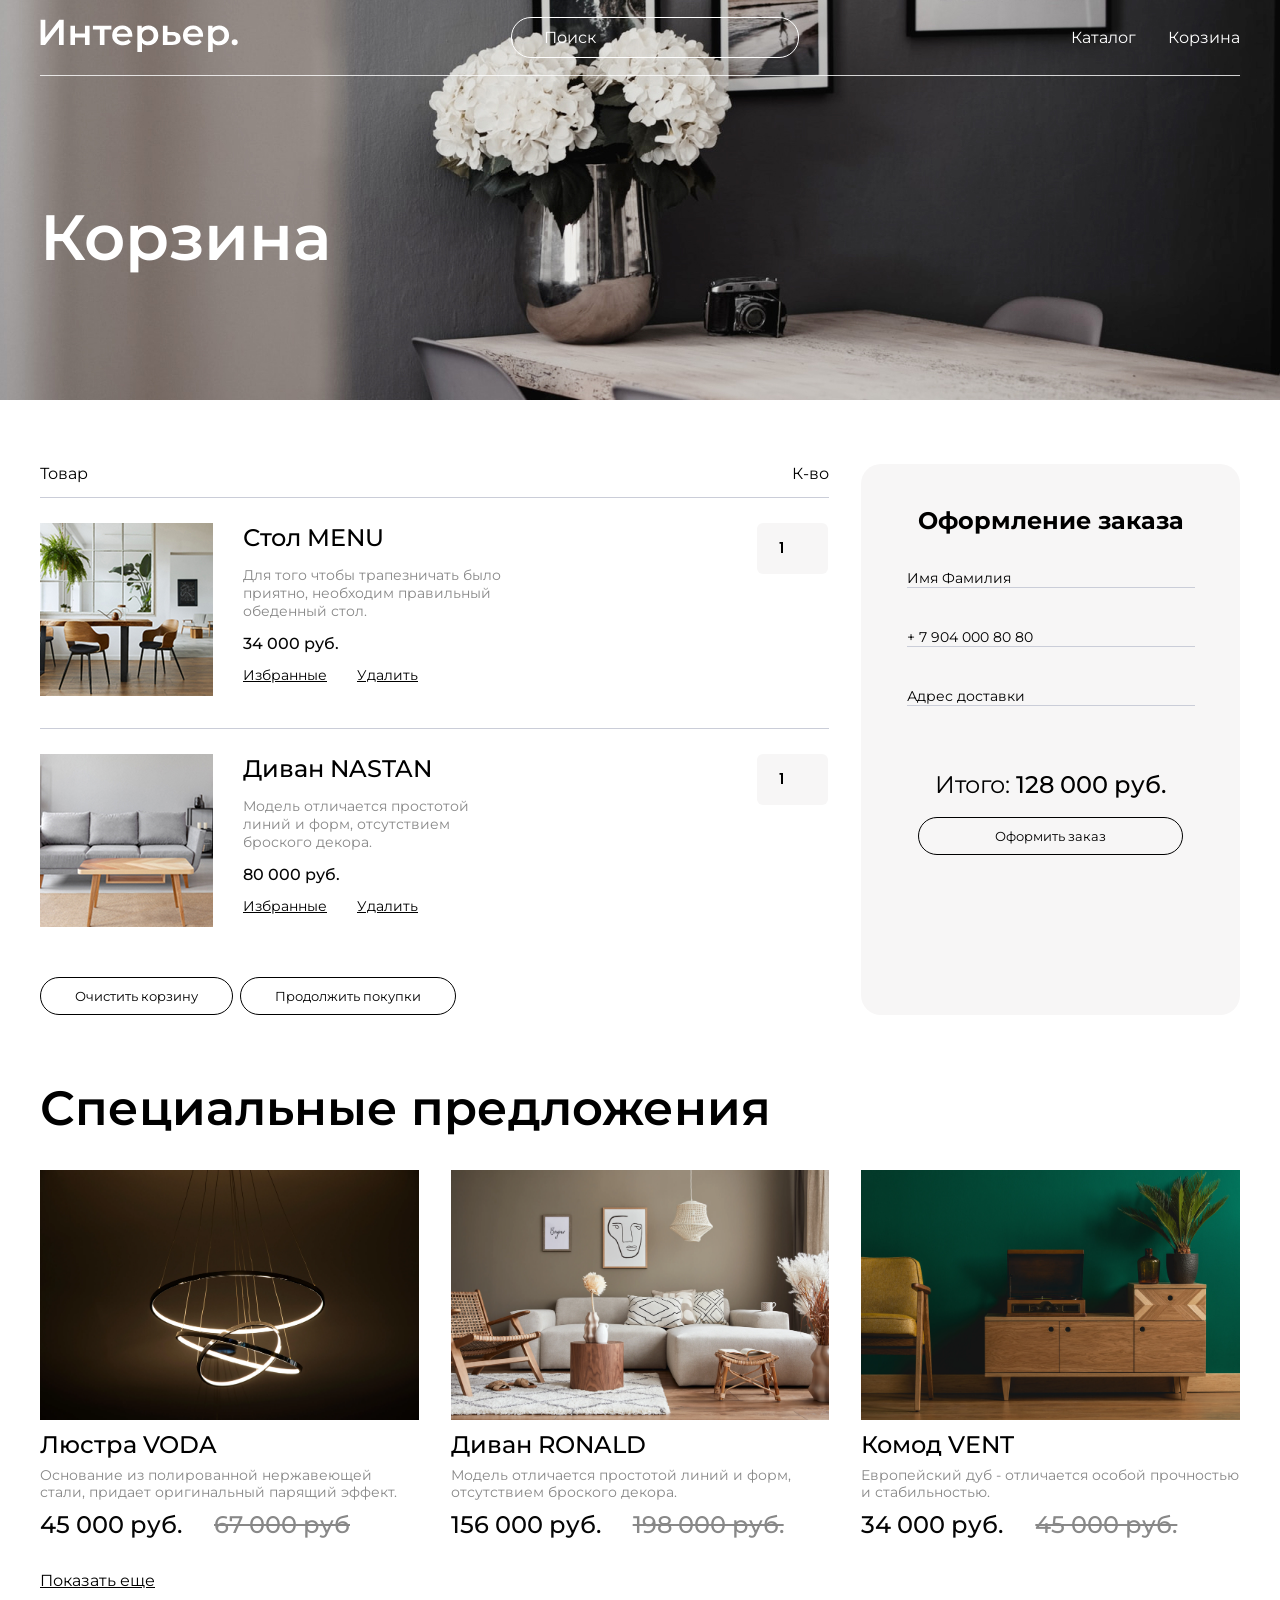
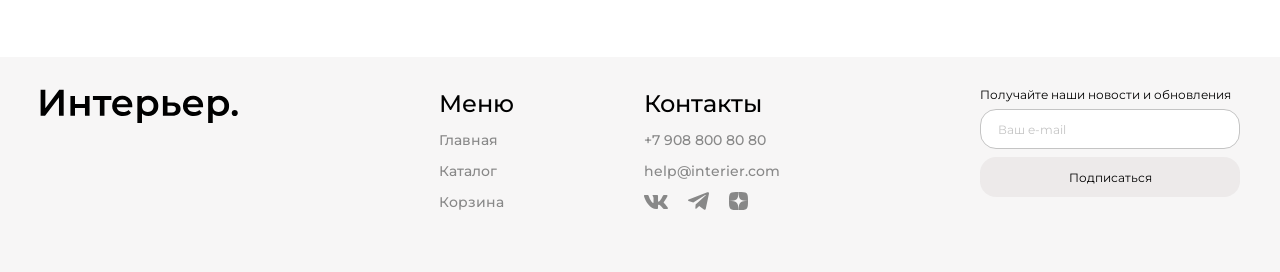
==== commit 5bcc5649: "perf: optimize product images" ====
--- a/cart.html
+++ b/cart.html
@@ -130,7 +130,7 @@
         <h2 class="product-box__heading">Специальные предложения</h2>
         <div class="product-content">
             <article class="product">
-                <img class="product__img" src="./img/products/product-1.jpg" alt="Люстра VODA">
+                <img class="product__img" src="./img/products/product-1.webp" alt="Люстра VODA">
                 <div class="product__actions">
                     <button class="product__action-btn product__action-btn_cart" aria-label="Добавить в корзину">
                         <svg class="product__icon" aria-hidden="true" width="24" height="24" viewBox="0 0 24 24" fill="none" xmlns="http://www.w3.org/2000/svg">
@@ -159,7 +159,7 @@
                 </div>
             </article>
             <article class="product">
-                <img class="product__img" src="./img/products/product-2.jpg" alt="Диван RONALD">
+                <img class="product__img" src="./img/products/product-2.webp" alt="Диван RONALD">
                 <div class="product__actions">
                     <button class="product__action-btn product__action-btn_cart" aria-label="Добавить в корзину">
                         <svg class="product__icon" aria-hidden="true" width="24" height="24" viewBox="0 0 24 24" fill="none" xmlns="http://www.w3.org/2000/svg">
@@ -187,7 +187,7 @@
                 </div>
             </article>
             <article class="product">
-                <img class="product__img" src="./img/products/product-3.jpg" alt="Комод VENT">
+                <img class="product__img" src="./img/products/product-3.webp" alt="Комод VENT">
                 <div class="product__actions">
                     <button class="product__action-btn product__action-btn_cart" aria-label="Добавить в корзину">
                         <svg class="product__icon" aria-hidden="true" width="24" height="24" viewBox="0 0 24 24" fill="none" xmlns="http://www.w3.org/2000/svg">
--- a/style.css
+++ b/style.css
@@ -32,7 +32,7 @@
 
 .top {
   min-height: 735px;
-  background-image: url("./img/herobg.jpg");
+  background-image: url("./img/herobg.webp");
   background-repeat: no-repeat;
   background-position: center;
   background-size: cover;
